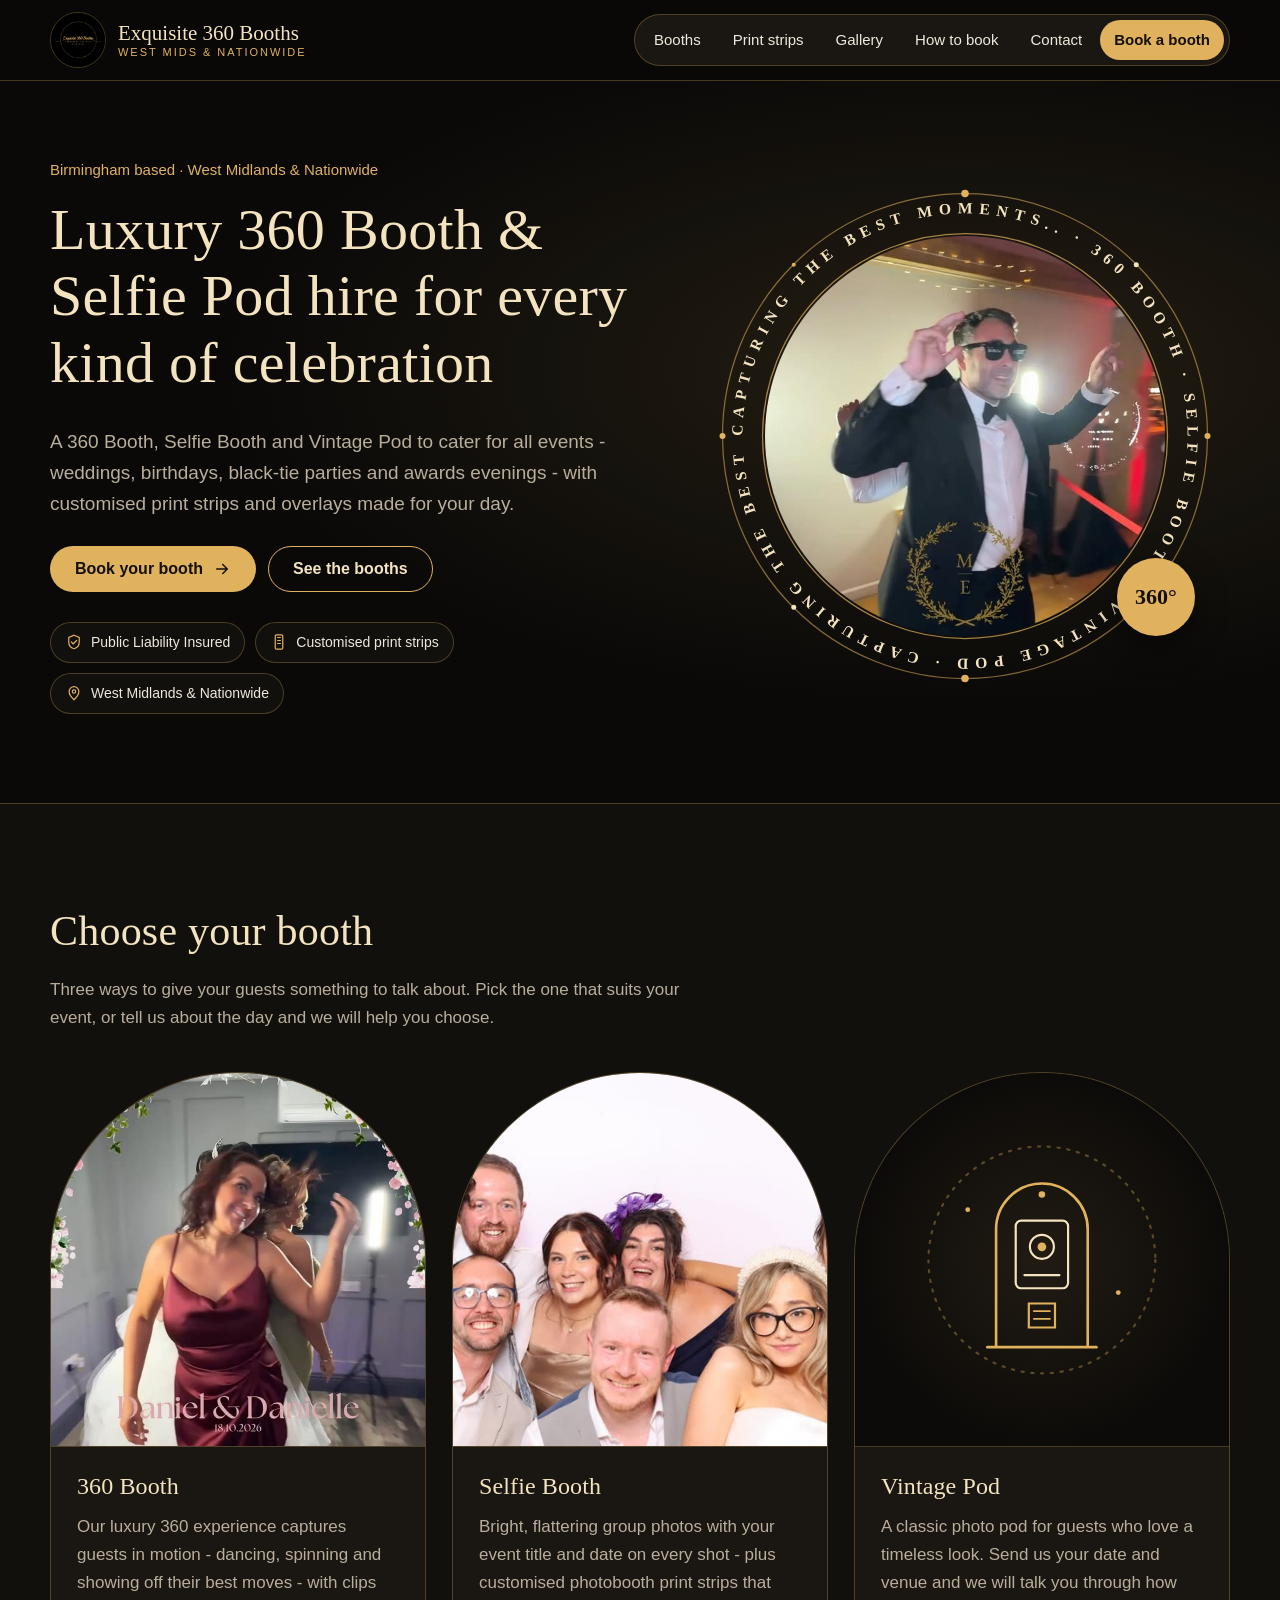
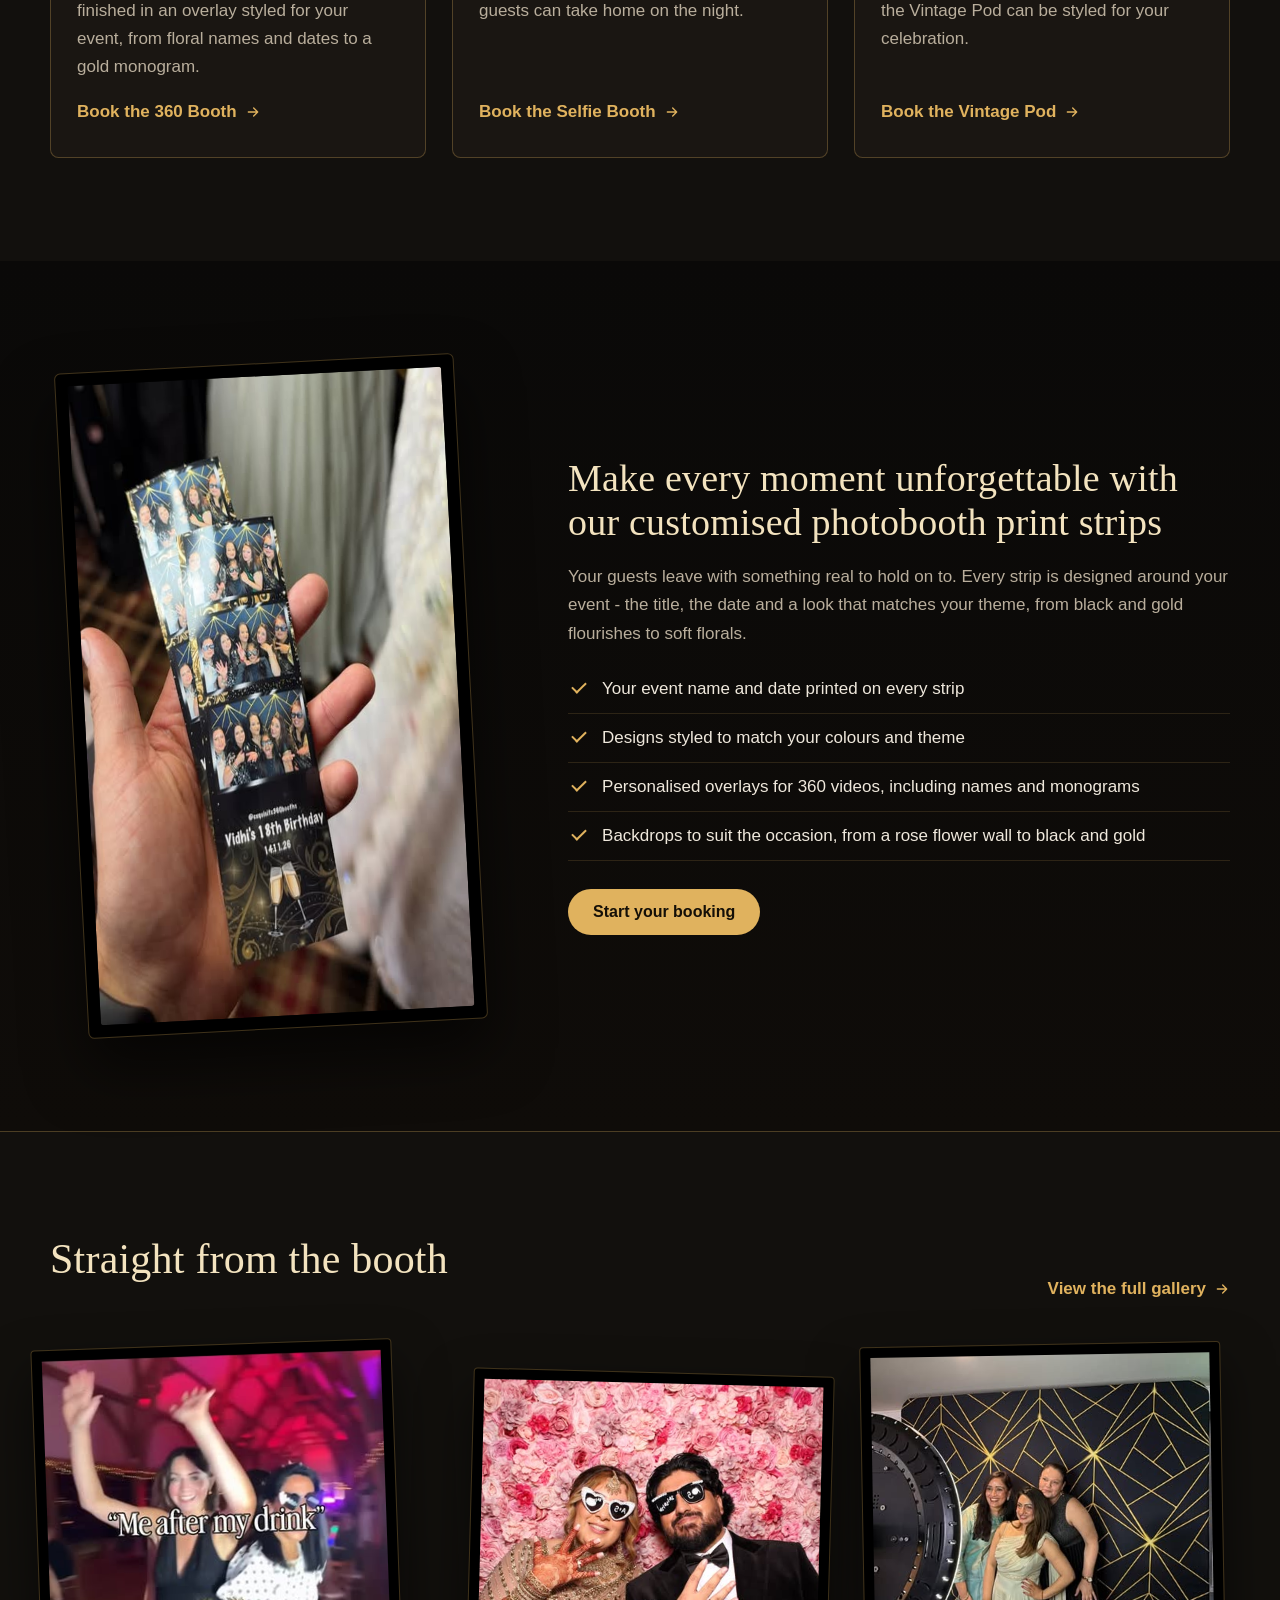
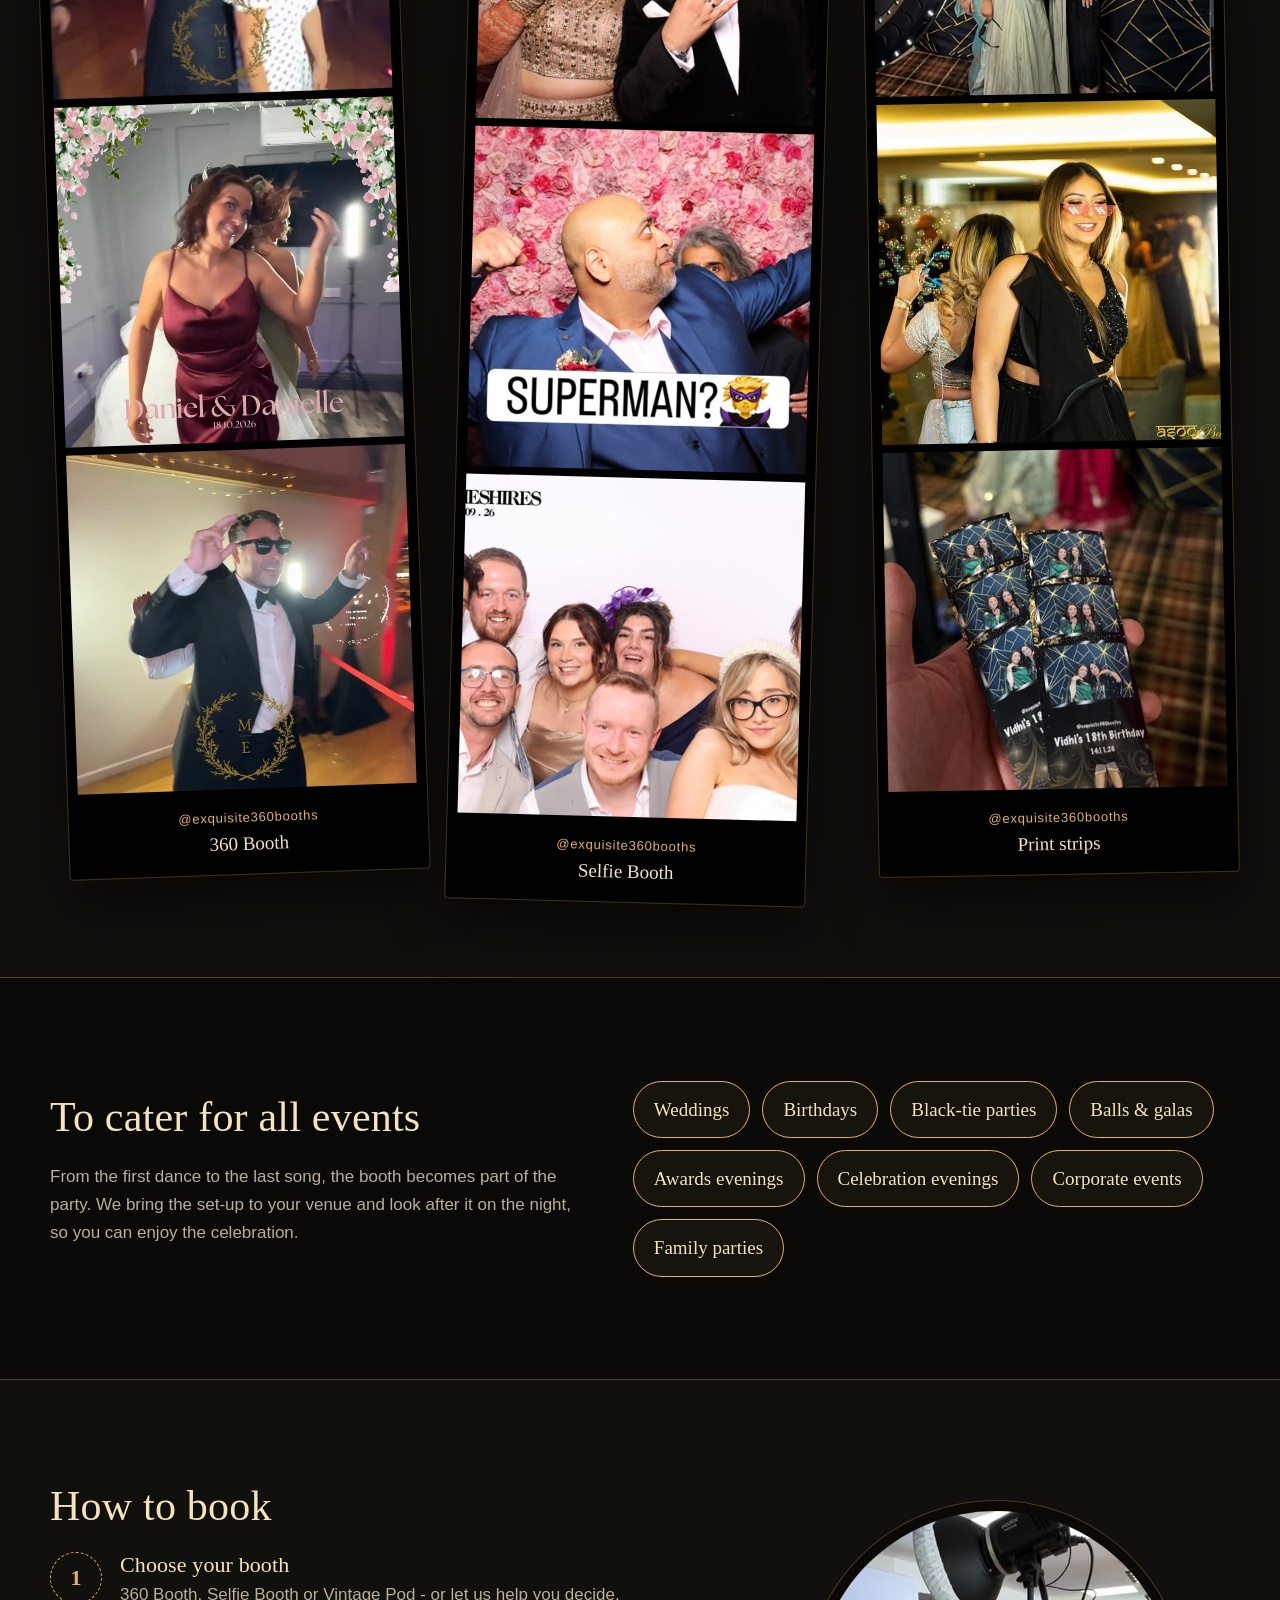
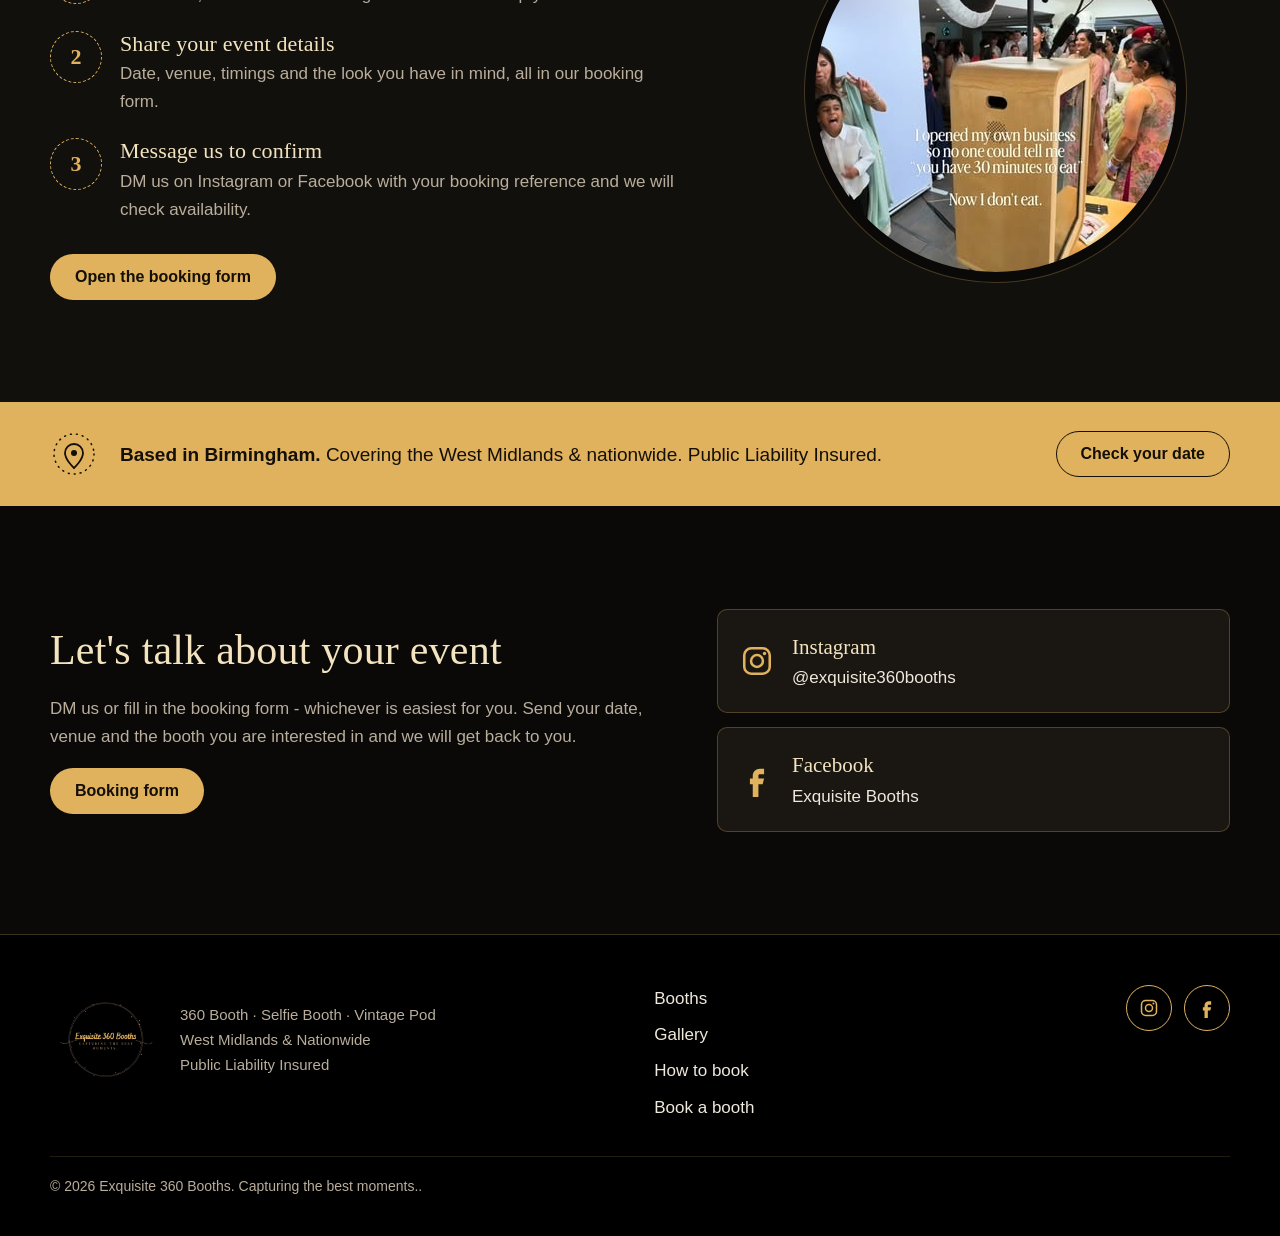
==== index.html @ e1b5ba18 "Update Exquisite 360 Booths website" ====
<!DOCTYPE html>
<html lang="en-GB">
<head>
<meta charset="utf-8">
<meta name="viewport" content="width=device-width, initial-scale=1">
<title>Exquisite 360 Booths | 360 Booth, Selfie Booth & Vintage Pod Hire - West Midlands & Nationwide</title>
<meta name="description" content="Luxury 360 Booth and Selfie Pod experience to cater for all events. Based in Birmingham, covering the West Midlands and nationwide. Public Liability Insured.">
<link rel="stylesheet" href="styles.css">
</head>
<body>
<a class="skip" href="#main">Skip to content</a>

<header class="site-header">
  <div class="wrap header-inner">
    <a class="brand" href="index.html" aria-label="Exquisite 360 Booths home">
      <img src="source-facebook/assets/image-1.jpg" alt="Exquisite 360 Booths logo" width="56" height="56">
      <span class="brand-text"><strong>Exquisite 360 Booths</strong><small>West Mids &amp; Nationwide</small></span>
    </a>
    <nav class="main-nav" aria-label="Main">
      <a href="#booths">Booths</a>
      <a href="#strips">Print strips</a>
      <a href="gallery.html">Gallery</a>
      <a href="#how">How to book</a>
      <a href="#contact">Contact</a>
      <a class="nav-cta" href="booking.html">Book a booth</a>
    </nav>
  </div>
</header>

<main id="main">

  <section class="hero">
    <div class="wrap hero-grid">
      <div class="hero-copy">
        <p class="hero-kicker">Birmingham based &middot; West Midlands &amp; Nationwide</p>
        <h1>Luxury 360 Booth &amp; Selfie Pod hire for every kind of celebration</h1>
        <p class="lead">A 360 Booth, Selfie Booth and Vintage Pod to cater for all events - weddings, birthdays, black-tie parties and awards evenings - with customised print strips and overlays made for your day.</p>
        <div class="hero-actions">
          <a class="btn btn-gold" href="booking.html">Book your booth
            <svg aria-hidden="true" viewBox="0 0 24 24" width="18" height="18"><path d="M5 12h13M13 6l6 6-6 6" fill="none" stroke="currentColor" stroke-width="2" stroke-linecap="round" stroke-linejoin="round"/></svg>
          </a>
          <a class="btn btn-line" href="#booths">See the booths</a>
        </div>
        <ul class="trust">
          <li><svg aria-hidden="true" viewBox="0 0 24 24"><path d="M12 3l7 3v6c0 4.4-3 7.9-7 9-4-1.1-7-4.6-7-9V6l7-3z" fill="none" stroke="currentColor" stroke-width="1.6"/><path d="M8.5 12l2.4 2.4L15.5 10" fill="none" stroke="currentColor" stroke-width="1.6" stroke-linecap="round"/></svg>Public Liability Insured</li>
          <li><svg aria-hidden="true" viewBox="0 0 24 24"><rect x="7" y="2.5" width="10" height="19" rx="1.5" fill="none" stroke="currentColor" stroke-width="1.6"/><path d="M9.5 6h5M9.5 10h5M9.5 14h5" stroke="currentColor" stroke-width="1.6"/></svg>Customised print strips</li>
          <li><svg aria-hidden="true" viewBox="0 0 24 24"><path d="M12 21s-6.5-6-6.5-11a6.5 6.5 0 0113 0c0 5-6.5 11-6.5 11z" fill="none" stroke="currentColor" stroke-width="1.6"/><circle cx="12" cy="10" r="2.3" fill="none" stroke="currentColor" stroke-width="1.6"/></svg>West Midlands &amp; Nationwide</li>
        </ul>
      </div>

      <div class="hero-orbit">
        <div class="orbit">
          <img src="source-instagram/assets/image-14.jpg" alt="A guest in a tuxedo and sunglasses dancing in the 360 Booth, finished with a gold laurel monogram overlay" width="640" height="640">
          <svg class="ring" viewBox="0 0 400 400" aria-hidden="true">
            <defs><path id="ringPath" d="M200,200 m-178,0 a178,178 0 1,1 356,0 a178,178 0 1,1 -356,0"/></defs>
            <circle cx="200" cy="200" r="194" fill="none" stroke="#e0b25e" stroke-opacity=".55" stroke-width="1"/>
            <circle cx="200" cy="200" r="162" fill="none" stroke="#e0b25e" stroke-opacity=".7" stroke-width="1"/>
            <g class="spin">
              <text class="ring-text"><textPath href="#ringPath">CAPTURING THE BEST MOMENTS.. &#183; 360 BOOTH &#183; SELFIE BOOTH &#183; VINTAGE POD &#183; CAPTURING THE BEST MOMENTS.. &#183;</textPath></text>
              <circle cx="200" cy="6" r="3" fill="#e0b25e"/>
              <circle cx="394" cy="200" r="2.4" fill="#e0b25e"/>
              <circle cx="200" cy="394" r="3" fill="#e0b25e"/>
              <circle cx="6" cy="200" r="2.4" fill="#e0b25e"/>
              <circle cx="337" cy="63" r="2" fill="#f3e3bf"/>
              <circle cx="63" cy="337" r="2" fill="#f3e3bf"/>
              <circle cx="337" cy="337" r="1.6" fill="#e0b25e"/>
              <circle cx="63" cy="63" r="1.6" fill="#e0b25e"/>
            </g>
          </svg>
          <span class="orbit-badge" aria-hidden="true">360&deg;</span>
        </div>
      </div>
    </div>
  </section>

  <section id="booths" class="section">
    <div class="wrap">
      <div class="section-head">
        <h2>Choose your booth</h2>
        <p>Three ways to give your guests something to talk about. Pick the one that suits your event, or tell us about the day and we will help you choose.</p>
      </div>

      <div class="booth-grid">
        <article class="booth-card">
          <div class="booth-media">
            <img src="source-instagram/assets/image-13.jpg" alt="Wedding guests dancing in the 360 Booth, framed with a pink floral overlay" loading="lazy" width="640" height="640">
          </div>
          <div class="booth-body">
            <h3>360 Booth</h3>
            <p>Our luxury 360 experience captures guests in motion - dancing, spinning and showing off their best moves - with clips finished in an overlay styled for your event, from floral names and dates to a gold monogram.</p>
            <a class="text-link" href="booking.html?booth=360">Book the 360 Booth
              <svg aria-hidden="true" viewBox="0 0 24 24" width="16" height="16"><path d="M5 12h13M13 6l6 6-6 6" fill="none" stroke="currentColor" stroke-width="2" stroke-linecap="round" stroke-linejoin="round"/></svg></a>
          </div>
        </article>

        <article class="booth-card">
          <div class="booth-media">
            <img src="source-instagram/assets/image-15.jpg" alt="Smiling wedding guests in a Selfie Booth photo on a clean white backdrop with the event title and date" loading="lazy" width="640" height="640">
          </div>
          <div class="booth-body">
            <h3>Selfie Booth</h3>
            <p>Bright, flattering group photos with your event title and date on every shot - plus customised photobooth print strips that guests can take home on the night.</p>
            <a class="text-link" href="booking.html?booth=selfie">Book the Selfie Booth
              <svg aria-hidden="true" viewBox="0 0 24 24" width="16" height="16"><path d="M5 12h13M13 6l6 6-6 6" fill="none" stroke="currentColor" stroke-width="2" stroke-linecap="round" stroke-linejoin="round"/></svg></a>
          </div>
        </article>

        <article class="booth-card">
          <div class="booth-media booth-art">
            <svg viewBox="0 0 240 240" role="img" aria-label="Gold line illustration of a vintage photo pod">
              <circle cx="120" cy="120" r="104" fill="none" stroke="#e0b25e" stroke-opacity=".35" stroke-dasharray="2 7" stroke-linecap="round" stroke-width="2"/>
              <path d="M78 200V92a42 42 0 0184 0v108" fill="none" stroke="#e0b25e" stroke-width="2.4"/>
              <path d="M70 200h100" stroke="#e0b25e" stroke-width="2.4" stroke-linecap="round"/>
              <rect x="96" y="84" width="48" height="62" rx="5" fill="none" stroke="#f3e3bf" stroke-width="2"/>
              <circle cx="120" cy="108" r="11" fill="none" stroke="#f3e3bf" stroke-width="2"/>
              <circle cx="120" cy="108" r="4" fill="#e0b25e"/>
              <path d="M104 134h32" stroke="#f3e3bf" stroke-width="2" stroke-linecap="round"/>
              <path d="M108 160h24v22h-24z" fill="none" stroke="#e0b25e" stroke-width="2"/>
              <path d="M112 167h16M112 174h16" stroke="#e0b25e" stroke-width="1.6"/>
              <circle cx="120" cy="60" r="3" fill="#e0b25e"/>
              <circle cx="52" cy="74" r="2.2" fill="#e0b25e"/>
              <circle cx="190" cy="150" r="2.2" fill="#e0b25e"/>
            </svg>
          </div>
          <div class="booth-body">
            <h3>Vintage Pod</h3>
            <p>A classic photo pod for guests who love a timeless look. Send us your date and venue and we will talk you through how the Vintage Pod can be styled for your celebration.</p>
            <a class="text-link" href="booking.html?booth=vintage">Book the Vintage Pod
              <svg aria-hidden="true" viewBox="0 0 24 24" width="16" height="16"><path d="M5 12h13M13 6l6 6-6 6" fill="none" stroke="currentColor" stroke-width="2" stroke-linecap="round" stroke-linejoin="round"/></svg></a>
          </div>
        </article>
      </div>
    </div>
  </section>

  <section id="strips" class="section strips-feature">
    <div class="wrap feature-grid">
      <figure class="tilted-photo">
        <img src="source-instagram/assets/image-12.jpg" alt="A hand holding customised black and gold photo booth print strips from an 18th birthday party" loading="lazy" width="480" height="640">
      </figure>
      <div class="feature-copy">
        <h2>Make every moment unforgettable with our customised photobooth print strips</h2>
        <p>Your guests leave with something real to hold on to. Every strip is designed around your event - the title, the date and a look that matches your theme, from black and gold flourishes to soft florals.</p>
        <ul class="tick-list">
          <li>Your event name and date printed on every strip</li>
          <li>Designs styled to match your colours and theme</li>
          <li>Personalised overlays for 360 videos, including names and monograms</li>
          <li>Backdrops to suit the occasion, from a rose flower wall to black and gold</li>
        </ul>
        <a class="btn btn-gold" href="booking.html">Start your booking</a>
      </div>
    </div>
  </section>

  <section class="section gallery-preview" aria-labelledby="gallery-title">
    <div class="wrap">
      <div class="section-head split">
        <h2 id="gallery-title">Straight from the booth</h2>
        <a class="text-link" href="gallery.html">View the full gallery
          <svg aria-hidden="true" viewBox="0 0 24 24" width="16" height="16"><path d="M5 12h13M13 6l6 6-6 6" fill="none" stroke="currentColor" stroke-width="2" stroke-linecap="round" stroke-linejoin="round"/></svg></a>
      </div>
      <div class="strip-row">
        <div class="photo-strip">
          <img src="source-instagram/assets/image-19.jpg" alt="Two guests dancing under pink uplighting with a gold laurel monogram" loading="lazy">
          <img src="source-instagram/assets/image-13.jpg" alt="A guest dancing in the 360 Booth at a wedding" loading="lazy">
          <img src="source-instagram/assets/image-14.jpg" alt="A guest in black tie dancing in the 360 Booth" loading="lazy">
          <p class="strip-foot">@exquisite360booths<span>360 Booth</span></p>
        </div>
        <div class="photo-strip">
          <img src="source-instagram/assets/image-17.jpg" alt="Newlyweds in novelty glasses showing their rings in front of a rose flower wall" loading="lazy">
          <img src="source-instagram/assets/image-20.jpg" alt="A wedding guest striking a superhero pose at the flower wall" loading="lazy">
          <img src="source-instagram/assets/image-15.jpg" alt="Wedding guests posing against a white backdrop" loading="lazy">
          <p class="strip-foot">@exquisite360booths<span>Selfie Booth</span></p>
        </div>
        <div class="photo-strip">
          <img src="source-facebook/assets/image-15.jpg" alt="Three guests in evening wear at a black and gold geometric backdrop" loading="lazy">
          <img src="source-facebook/assets/image-3.jpg" alt="Guests with bubbles and novelty glasses beside the booth at a ball" loading="lazy">
          <img src="source-facebook/assets/image-14.jpg" alt="Black and gold print strips held up at a party" loading="lazy">
          <p class="strip-foot">@exquisite360booths<span>Print strips</span></p>
        </div>
      </div>
    </div>
  </section>

  <section class="section events">
    <div class="wrap events-grid">
      <div>
        <h2>To cater for all events</h2>
        <p>From the first dance to the last song, the booth becomes part of the party. We bring the set-up to your venue and look after it on the night, so you can enjoy the celebration.</p>
      </div>
      <ul class="event-chips">
        <li>Weddings</li>
        <li>Birthdays</li>
        <li>Black-tie parties</li>
        <li>Balls &amp; galas</li>
        <li>Awards evenings</li>
        <li>Celebration evenings</li>
        <li>Corporate events</li>
        <li>Family parties</li>
      </ul>
    </div>
  </section>

  <section id="how" class="section how">
    <div class="wrap how-grid">
      <div class="how-copy">
        <h2>How to book</h2>
        <ol class="steps">
          <li><span class="step-no">1</span><div><h3>Choose your booth</h3><p>360 Booth, Selfie Booth or Vintage Pod - or let us help you decide.</p></div></li>
          <li><span class="step-no">2</span><div><h3>Share your event details</h3><p>Date, venue, timings and the look you have in mind, all in our booking form.</p></div></li>
          <li><span class="step-no">3</span><div><h3>Message us to confirm</h3><p>DM us on Instagram or Facebook with your booking reference and we will check availability.</p></div></li>
        </ol>
        <a class="btn btn-gold" href="booking.html">Open the booking form</a>
      </div>
      <figure class="how-photo">
        <img src="source-instagram/assets/image-22.jpg" alt="The wooden-cased booth and studio light set up at a busy celebration" loading="lazy" width="640" height="640">
      </figure>
    </div>
  </section>

  <section class="coverage">
    <div class="wrap coverage-inner">
      <svg class="coverage-icon" aria-hidden="true" viewBox="0 0 48 48"><circle cx="24" cy="24" r="20" fill="none" stroke="currentColor" stroke-width="1.5" stroke-dasharray="1 5" stroke-linecap="round"/><path d="M24 38s-9-8.3-9-15a9 9 0 0118 0c0 6.7-9 15-9 15z" fill="none" stroke="currentColor" stroke-width="1.8"/><circle cx="24" cy="23" r="3" fill="currentColor"/></svg>
      <p><strong>Based in Birmingham.</strong> Covering the West Midlands &amp; nationwide. Public Liability Insured.</p>
      <a class="btn btn-line" href="booking.html">Check your date</a>
    </div>
  </section>

  <section id="contact" class="section contact">
    <div class="wrap contact-grid">
      <div>
        <h2>Let's talk about your event</h2>
        <p>DM us or fill in the booking form - whichever is easiest for you. Send your date, venue and the booth you are interested in and we will get back to you.</p>
        <div class="contact-actions">
          <a class="btn btn-gold" href="booking.html">Booking form</a>
        </div>
      </div>
      <div class="social-cards">
        <a class="social-card" href="https://www.instagram.com/exquisite360booths/" target="_blank" rel="noopener" aria-label="Message Exquisite 360 Booths on Instagram">
          <svg aria-hidden="true" viewBox="0 0 24 24"><rect x="3" y="3" width="18" height="18" rx="5" fill="none" stroke="currentColor" stroke-width="1.8"/><circle cx="12" cy="12" r="4.2" fill="none" stroke="currentColor" stroke-width="1.8"/><circle cx="17.3" cy="6.7" r="1.2" fill="currentColor"/></svg>
          <span><strong>Instagram</strong>@exquisite360booths</span>
        </a>
        <a class="social-card" href="https://www.facebook.com/p/Exquisite-Booths-100088308721433/" target="_blank" rel="noopener" aria-label="Message Exquisite Booths on Facebook">
          <svg aria-hidden="true" viewBox="0 0 24 24"><path d="M14 8h3V4h-3c-2.8 0-5 2.2-5 5v2H7v4h2v9h4v-9h3l1-4h-4V9c0-.6.4-1 1-1z" fill="currentColor"/></svg>
          <span><strong>Facebook</strong>Exquisite Booths</span>
        </a>
      </div>
    </div>
  </section>

</main>

<footer class="site-footer">
  <div class="wrap footer-grid">
    <div class="footer-brand">
      <img src="source-facebook/assets/image-1.jpg" alt="Exquisite 360 Booths logo" width="120" height="120" loading="lazy">
      <p>360 Booth &middot; Selfie Booth &middot; Vintage Pod<br>West Midlands &amp; Nationwide<br>Public Liability Insured</p>
    </div>
    <nav class="footer-nav" aria-label="Footer">
      <a href="#booths">Booths</a>
      <a href="gallery.html">Gallery</a>
      <a href="#how">How to book</a>
      <a href="booking.html">Book a booth</a>
    </nav>
    <div class="footer-social">
      <a href="https://www.instagram.com/exquisite360booths/" target="_blank" rel="noopener" aria-label="Exquisite 360 Booths on Instagram"><svg aria-hidden="true" viewBox="0 0 24 24"><rect x="3" y="3" width="18" height="18" rx="5" fill="none" stroke="currentColor" stroke-width="1.8"/><circle cx="12" cy="12" r="4.2" fill="none" stroke="currentColor" stroke-width="1.8"/><circle cx="17.3" cy="6.7" r="1.2" fill="currentColor"/></svg></a>
      <a href="https://www.facebook.com/p/Exquisite-Booths-100088308721433/" target="_blank" rel="noopener" aria-label="Exquisite Booths on Facebook"><svg aria-hidden="true" viewBox="0 0 24 24"><path d="M14 8h3V4h-3c-2.8 0-5 2.2-5 5v2H7v4h2v9h4v-9h3l1-4h-4V9c0-.6.4-1 1-1z" fill="currentColor"/></svg></a>
    </div>
  </div>
  <p class="copy wrap">&copy; <span data-year>2026</span> Exquisite 360 Booths. Capturing the best moments..</p>
</footer>
<script src="main.js"></script>
</body>
</html>
---- styles.css ----
:root{
  --ink:#0a0908;
  --coal:#12100d;
  --panel:#1a1612;
  --panel-2:#221d17;
  --line:rgba(224,178,94,.28);
  --gold:#e0b25e;
  --gold-deep:#b8893c;
  --champ:#f3e3bf;
  --text:#efe8dc;
  --muted:#b9ae9c;
  --serif:"Bodoni MT","Didot","Book Antiqua","Palatino Linotype",Palatino,Georgia,serif;
  --sans:"Segoe UI","Helvetica Neue",Arial,sans-serif;
  --radius:10px;
}
*,*::before,*::after{box-sizing:border-box}
html{scroll-behavior:smooth;scroll-padding-top:100px}
body{margin:0;background:var(--ink);color:var(--text);font-family:var(--sans);font-size:17px;line-height:1.65;-webkit-font-smoothing:antialiased}
img{max-width:100%;display:block}
a{color:var(--gold)}
a:focus-visible,button:focus-visible,input:focus-visible,select:focus-visible,textarea:focus-visible{outline:2px solid var(--gold);outline-offset:3px}
h1,h2,h3{font-family:var(--serif);font-weight:400;color:var(--champ);line-height:1.15;margin:0 0 .5em;letter-spacing:.005em}
h1{font-size:clamp(34px,4.6vw,58px)}
h2{font-size:clamp(28px,3.4vw,42px)}
h3{font-size:24px}
p{margin:0 0 1em}
.wrap{width:min(1180px,100% - 40px);margin-inline:auto}
.skip{position:absolute;left:-999px;top:8px;background:var(--gold);color:#000;padding:8px 14px;z-index:100;border-radius:6px}
.skip:focus{left:12px}

/* Header */
.site-header{position:sticky;top:0;z-index:40;background:rgba(10,9,8,.94);backdrop-filter:blur(8px);border-bottom:1px solid var(--line)}
.header-inner{display:flex;align-items:center;justify-content:space-between;gap:18px;flex-wrap:wrap;padding:12px 0}
.brand{display:flex;align-items:center;gap:12px;text-decoration:none;color:var(--text)}
.brand img{width:56px;height:56px;border-radius:50%;object-fit:cover;border:1px solid var(--line)}
.brand-text{display:flex;flex-direction:column;line-height:1.2}
.brand-text strong{font-family:var(--serif);font-weight:400;font-size:21px;color:var(--champ)}
.brand-text small{font-size:11px;letter-spacing:.18em;color:var(--gold);text-transform:uppercase}
.main-nav{display:flex;flex-wrap:wrap;gap:4px;align-items:center;background:var(--panel);border:1px solid var(--line);border-radius:999px;padding:5px}
.main-nav a{color:var(--text);text-decoration:none;font-size:15px;padding:8px 14px;border-radius:999px;transition:background .2s,color .2s}
.main-nav a:hover,.main-nav a[aria-current="page"]{background:var(--panel-2);color:var(--champ)}
.main-nav a.nav-cta{background:var(--gold);color:#140f07;font-weight:600}
.main-nav a.nav-cta:hover{background:var(--champ)}

/* Buttons */
.btn{display:inline-flex;align-items:center;gap:10px;padding:13px 24px;border-radius:999px;font:600 16px var(--sans);text-decoration:none;cursor:pointer;border:1px solid transparent;transition:background .2s,color .2s,border-color .2s}
.btn-gold{background:var(--gold);color:#140f07}
.btn-gold:hover{background:var(--champ)}
.btn-line{background:transparent;color:var(--champ);border-color:var(--gold)}
.btn-line:hover{background:rgba(224,178,94,.12)}
.text-link{display:inline-flex;align-items:center;gap:8px;color:var(--gold);font-weight:600;text-decoration:none;border-bottom:1px solid transparent}
.text-link:hover{border-bottom-color:var(--gold)}
.text-link.plain{background:none;border:0;font:600 15px var(--sans);cursor:pointer;padding:0;margin-top:14px}

/* Hero */
.hero{padding:clamp(36px,6vw,80px) 0 clamp(50px,7vw,96px);background:radial-gradient(ellipse at 75% 40%,rgba(224,178,94,.12),transparent 55%),var(--ink)}
.hero-grid{display:grid;grid-template-columns:minmax(0,1.05fr) minmax(0,.95fr);gap:clamp(30px,5vw,70px);align-items:center}
.hero-kicker{color:var(--gold);font-size:15px;margin-bottom:14px}
.lead{font-size:19px;color:var(--muted);max-width:56ch}
.hero-actions{display:flex;flex-wrap:wrap;gap:12px;margin:26px 0 30px}
.trust{list-style:none;margin:0;padding:0;display:flex;flex-wrap:wrap;gap:10px}
.trust li{display:inline-flex;align-items:center;gap:8px;font-size:14px;padding:8px 14px;border:1px solid var(--line);border-radius:999px;background:var(--coal)}
.trust svg{width:18px;height:18px;color:var(--gold)}
.hero-orbit{display:flex;justify-content:center}
.orbit{position:relative;width:min(500px,100%);aspect-ratio:1}
.orbit img{position:absolute;inset:10%;width:80%;height:80%;border-radius:50%;object-fit:cover;object-position:50% 35%}
.ring{position:absolute;inset:0;width:100%;height:100%}
.ring-text{font:600 12.5px var(--serif);letter-spacing:5.2px;fill:var(--champ)}
.spin{transform-origin:200px 200px;animation:spin 70s linear infinite}
@keyframes spin{to{transform:rotate(360deg)}}
.orbit-badge{position:absolute;right:4%;bottom:10%;width:78px;height:78px;border-radius:50%;background:var(--gold);color:#140f07;display:grid;place-items:center;font:700 22px var(--serif);box-shadow:0 10px 30px rgba(0,0,0,.5)}

/* Sections */
.section{padding:clamp(60px,8vw,110px) 0}
.section-head{max-width:640px;margin-bottom:40px}
.section-head p{color:var(--muted)}
.section-head.split{max-width:none;display:flex;justify-content:space-between;align-items:end;gap:20px;flex-wrap:wrap}

#booths{background:var(--coal);border-top:1px solid var(--line)}
.booth-grid{display:grid;grid-template-columns:repeat(3,minmax(0,1fr));gap:26px}
.booth-card{background:var(--panel);border:1px solid var(--line);border-radius:220px 220px var(--radius) var(--radius);overflow:hidden;display:flex;flex-direction:column}
.booth-media{aspect-ratio:1;overflow:hidden;border-bottom:1px solid var(--line)}
.booth-media img{width:100%;height:100%;object-fit:cover}
.booth-art{display:grid;place-items:center;background:radial-gradient(circle,#211b13,#0d0b09 70%)}
.booth-art svg{width:70%;height:auto}
.booth-body{padding:26px 26px 30px;display:flex;flex-direction:column;flex:1}
.booth-body p{color:var(--muted);flex:1}

/* Print strips feature */
.strips-feature{background:linear-gradient(180deg,var(--ink),#0f0c09)}
.feature-grid{display:grid;grid-template-columns:minmax(0,.8fr) minmax(0,1.2fr);gap:clamp(30px,6vw,80px);align-items:center}
.tilted-photo{margin:0;justify-self:center;max-width:400px;padding:12px;background:#000;border:1px solid var(--line);border-radius:6px;transform:rotate(-3deg);box-shadow:0 30px 60px rgba(0,0,0,.6)}
.tilted-photo img{border-radius:3px}
.feature-copy h2{font-size:clamp(26px,3vw,38px)}
.feature-copy p{color:var(--muted)}
.tick-list{list-style:none;padding:0;margin:0 0 28px}
.tick-list li{position:relative;padding:10px 0 10px 34px;border-bottom:1px solid rgba(224,178,94,.15)}
.tick-list li::before{content:"";position:absolute;left:4px;top:17px;width:14px;height:8px;border-left:2px solid var(--gold);border-bottom:2px solid var(--gold);transform:rotate(-45deg)}

/* Strips gallery preview */
.gallery-preview{background:var(--coal);border-top:1px solid var(--line);border-bottom:1px solid var(--line)}
.strip-row{display:grid;grid-template-columns:repeat(3,minmax(0,1fr));gap:clamp(18px,4vw,48px);align-items:start}
.photo-strip{background:#000;padding:10px 10px 0;border:1px solid var(--line);border-radius:4px;box-shadow:0 24px 50px rgba(0,0,0,.55)}
.photo-strip:nth-child(1){transform:rotate(-2deg)}
.photo-strip:nth-child(2){transform:translateY(28px) rotate(1.5deg)}
.photo-strip:nth-child(3){transform:rotate(-1deg)}
.photo-strip img{aspect-ratio:1;object-fit:cover;width:100%;margin-bottom:8px}
.strip-foot{margin:0;padding:10px 4px 14px;text-align:center;font-size:13px;color:var(--gold);letter-spacing:.06em}
.strip-foot span{display:block;font-family:var(--serif);font-size:19px;color:var(--champ);letter-spacing:0}

/* Events */
.events-grid{display:grid;grid-template-columns:minmax(0,1fr) minmax(0,1.1fr);gap:40px;align-items:center}
.events-grid p{color:var(--muted)}
.event-chips{list-style:none;margin:0;padding:0;display:flex;flex-wrap:wrap;gap:12px}
.event-chips li{padding:12px 20px;border:1px solid var(--gold);border-radius:999px;font-family:var(--serif);font-size:19px;color:var(--champ);background:rgba(224,178,94,.06)}

/* How */
.how{background:var(--coal);border-top:1px solid var(--line)}
.how-grid{display:grid;grid-template-columns:minmax(0,1.15fr) minmax(0,.85fr);gap:clamp(30px,6vw,80px);align-items:center}
.steps{list-style:none;padding:0;margin:0 0 30px;display:grid;gap:22px}
.steps li{display:grid;grid-template-columns:52px 1fr;gap:18px;align-items:start}
.steps h3{font-size:22px;margin-bottom:4px}
.steps p{color:var(--muted);margin:0}
.step-no{width:52px;height:52px;border-radius:50%;border:1px dashed var(--gold);display:grid;place-items:center;font:600 22px var(--serif);color:var(--gold)}
.how-photo{margin:0;border-radius:50%;overflow:hidden;border:1px solid var(--line);aspect-ratio:1;max-width:440px;justify-self:center;padding:10px;background:var(--ink)}
.how-photo img{width:100%;height:100%;object-fit:cover;border-radius:50%}

/* Coverage */
.coverage{background:var(--gold);color:#140f07}
.coverage-inner{display:flex;align-items:center;gap:22px;padding:28px 0;flex-wrap:wrap}
.coverage-inner p{margin:0;flex:1;min-width:240px;font-size:19px}
.coverage-icon{width:48px;height:48px;color:#140f07}
.coverage .btn-line{color:#140f07;border-color:#140f07}
.coverage .btn-line:hover{background:rgba(0,0,0,.08)}

/* Contact */
.contact-grid{display:grid;grid-template-columns:minmax(0,1.1fr) minmax(0,.9fr);gap:40px;align-items:center}
.contact-grid p{color:var(--muted)}
.contact-actions{display:flex;flex-wrap:wrap;gap:12px;margin-top:10px}
.social-cards{display:grid;gap:14px}
.social-card{display:flex;align-items:center;gap:18px;padding:20px 22px;border:1px solid var(--line);border-radius:var(--radius);background:var(--panel);text-decoration:none;color:var(--text);transition:border-color .2s,background .2s}
.social-card:hover{border-color:var(--gold);background:var(--panel-2)}
.social-card svg{width:34px;height:34px;color:var(--gold);flex:none}
.social-card span{display:flex;flex-direction:column}
.social-card strong{font-family:var(--serif);font-weight:400;font-size:21px;color:var(--champ)}
.icon-btn svg{flex:none}

/* Footer */
.site-footer{background:#000;border-top:1px solid var(--line);padding:50px 0 24px}
.footer-grid{display:grid;grid-template-columns:minmax(0,1.3fr) minmax(0,1fr) auto;gap:30px;align-items:start}
.footer-brand{display:flex;gap:20px;align-items:center}
.footer-brand img{width:110px;height:110px;border-radius:50%}
.footer-brand p{margin:0;color:var(--muted);font-size:15px}
.footer-nav{display:flex;flex-direction:column;gap:8px}
.footer-nav a{color:var(--text);text-decoration:none}
.footer-nav a:hover{color:var(--gold)}
.footer-social{display:flex;gap:12px}
.footer-social a{width:46px;height:46px;border-radius:50%;border:1px solid var(--gold);display:grid;place-items:center;color:var(--gold)}
.footer-social a:hover{background:var(--gold);color:#000}
.footer-social svg{width:20px;height:20px}
.copy{margin-top:34px;padding-top:18px;border-top:1px solid rgba(224,178,94,.15);font-size:14px;color:var(--muted)}

/* Page intro */
.page-intro{padding:clamp(44px,6vw,80px) 0 10px;background:radial-gradient(ellipse at 85% 0,rgba(224,178,94,.13),transparent 55%)}

/* Gallery page */
.gallery-page{padding-top:40px}
.masonry{columns:3 300px;column-gap:18px}
.g-item{display:block;width:100%;margin:0 0 18px;padding:0;border:1px solid var(--line);border-radius:6px;background:#000;cursor:zoom-in;break-inside:avoid;position:relative;overflow:hidden;color:inherit;text-align:left}
.g-item img{width:100%;height:auto;transition:transform .4s}
.g-item:hover img{transform:scale(1.03)}
.g-cap{display:block;padding:10px 14px;font-family:var(--serif);font-size:17px;color:var(--champ);background:#000}
.gallery-cta{margin-top:40px;text-align:center}
.gallery-cta .contact-actions{justify-content:center}
.lightbox{position:fixed;inset:0;z-index:80;background:rgba(0,0,0,.92);display:flex;align-items:center;justify-content:center;gap:12px;padding:20px}
.lightbox[hidden]{display:none}
.lb-figure{margin:0;max-width:min(900px,100%);text-align:center}
.lb-figure img{max-height:80vh;width:auto;margin:0 auto;border-radius:4px}
.lb-figure figcaption{color:var(--champ);margin-top:12px;font-family:var(--serif);font-size:18px}
.lb-btn{width:48px;height:48px;border-radius:50%;border:1px solid var(--gold);background:var(--ink);color:var(--gold);display:grid;place-items:center;cursor:pointer;flex:none}
.lb-btn:hover{background:var(--gold);color:#000}
.lb-close{position:absolute;top:16px;right:16px}

/* Booking */
.booking{padding-top:30px}
.booking-grid{display:grid;grid-template-columns:260px minmax(0,1fr);gap:40px;align-items:start}
.booking-aside{position:sticky;top:110px;display:grid;gap:18px}
.progress{list-style:none;padding:0;margin:0;display:grid;gap:6px}
.progress li{display:flex;align-items:center;gap:12px;padding:10px 12px;border-radius:999px;color:var(--muted)}
.progress li span{width:32px;height:32px;border-radius:50%;border:1px solid var(--line);display:grid;place-items:center;font:600 15px var(--serif)}
.progress li.is-active{background:var(--panel);color:var(--champ)}
.progress li.is-active span,.progress li.is-done span{background:var(--gold);border-color:var(--gold);color:#140f07}
.aside-note{display:flex;align-items:flex-start;gap:14px;padding:20px 20px 22px;border:1px solid var(--line);border-radius:var(--radius);background:var(--coal);font-size:14px;line-height:1.7;color:var(--muted)}
.aside-note p{margin:0}
.aside-note strong{display:block;margin-bottom:8px;font-family:var(--serif);font-weight:400;font-size:18px;line-height:1.25;letter-spacing:.01em;color:var(--champ)}
.aside-note svg{width:24px;height:24px;color:var(--gold);flex:none;margin-top:1px}
.booking-panel{background:var(--panel);border:1px solid var(--line);border-radius:16px;padding:clamp(22px,4vw,42px)}
fieldset{border:0;margin:0;padding:0;min-width:0}
.step>legend{font-family:var(--serif);font-size:clamp(26px,3vw,34px);color:var(--champ);margin-bottom:22px;padding:0}
.booth-options{display:grid;grid-template-columns:repeat(2,minmax(0,1fr));gap:14px;margin-bottom:24px}
.booth-option{position:relative;display:flex;align-items:center;gap:14px;padding:12px;border:1px solid var(--line);border-radius:var(--radius);background:var(--coal);cursor:pointer;transition:border-color .2s,background .2s}
.booth-option input{position:absolute;opacity:0;pointer-events:none}
.booth-option:hover{border-color:var(--gold)}
.booth-option:has(input:checked){border-color:var(--gold);background:#2a2217;box-shadow:inset 0 0 0 1px var(--gold)}
.booth-option:has(input:focus-visible){outline:2px solid var(--gold);outline-offset:3px}
.opt-media{width:72px;height:72px;border-radius:50%;overflow:hidden;flex:none;border:1px solid var(--line)}
.opt-media img{width:100%;height:100%;object-fit:cover}
.opt-art{display:grid;place-items:center;background:#0d0b09}
.opt-art svg{width:80%}
.opt-text{display:flex;flex-direction:column}
.opt-text strong{font-family:var(--serif);font-weight:400;font-size:20px;color:var(--champ)}
.opt-text small{color:var(--muted);font-size:14px}
.field-row{display:grid;grid-template-columns:repeat(2,minmax(0,1fr));gap:16px}
.field{display:flex;flex-direction:column;gap:6px;margin-bottom:18px}
.field label,.checks legend{font-size:15px;color:var(--champ);font-weight:600}
input[type=text],input[type=email],input[type=tel],input[type=number],input[type=date],input[type=time],select,textarea{width:100%;padding:13px 14px;border-radius:8px;border:1px solid var(--line);background:#0e0c0a;color:var(--text);font:16px var(--sans);color-scheme:dark}
input:focus,select:focus,textarea:focus{border-color:var(--gold)}
input[aria-invalid="true"],select[aria-invalid="true"]{border-color:#e88a7a}
textarea{resize:vertical}
.checks{display:grid;gap:10px;margin-top:4px}
.checks legend{margin-bottom:10px}
.checks label,.consent{display:flex;gap:12px;align-items:flex-start;color:var(--text);cursor:pointer}
.checks input,.consent input{width:20px;height:20px;accent-color:var(--gold);flex:none;margin-top:3px}
.consent{font-size:15px;color:var(--muted);margin-top:6px}
.field-error{color:#f0a493;font-size:14px;margin:-10px 0 18px}
.form-nav{display:flex;justify-content:space-between;gap:12px;margin-top:28px;padding-top:22px;border-top:1px solid var(--line);flex-wrap:wrap}
.form-nav [data-next],.form-nav [data-submit]{margin-left:auto}
.summary{display:grid;grid-template-columns:minmax(120px,.7fr) minmax(0,1.3fr);gap:0;margin:0;border:1px solid var(--line);border-radius:var(--radius);overflow:hidden}
.summary dt,.summary dd{margin:0;padding:11px 14px;border-bottom:1px solid rgba(224,178,94,.14)}
.summary dt{color:var(--gold);font-size:14px;background:var(--coal)}
.summary dd{color:var(--text);word-break:break-word}
.confirmation{text-align:left}
.confirmation:focus{outline:none}
.confirm-ring{width:80px;height:80px;margin-bottom:10px}
.confirmation .summary{margin:20px 0}
.ref{color:var(--gold);font-size:20px;letter-spacing:.06em}
.copy-status{min-height:1.4em;color:var(--gold);font-size:14px;margin:10px 0 0}

/* Responsive */
@media (max-width:960px){
  .hero-grid,.feature-grid,.how-grid,.contact-grid,.events-grid{grid-template-columns:1fr}
  .hero-orbit{order:-1}
  .orbit{width:min(360px,86vw)}
  .booth-grid{grid-template-columns:1fr 1fr}
  .booking-grid{grid-template-columns:1fr}
  .booking-aside{position:static}
  .progress{grid-template-columns:repeat(4,1fr)}
  .progress li{flex-direction:column;gap:4px;font-size:13px;text-align:center;border-radius:10px}
  .aside-note{display:none}
  .footer-grid{grid-template-columns:1fr}
}
@media (max-width:680px){
  body{font-size:16px}
  .header-inner{justify-content:center}
  .main-nav{justify-content:center;border-radius:16px}
  .main-nav a{padding:7px 11px;font-size:14px}
  .booth-grid{grid-template-columns:1fr}
  .strip-row{grid-template-columns:1fr;max-width:340px;margin:0 auto}
  .photo-strip:nth-child(2){transform:rotate(1.5deg)}
  .booth-options,.field-row{grid-template-columns:1fr}
  .orbit-badge{width:60px;height:60px;font-size:18px}
  .summary{grid-template-columns:1fr}
  .summary dt{border-bottom:0;padding-bottom:4px}
  .lightbox{padding:70px 8px 20px}
  .lb-prev,.lb-next{position:absolute;bottom:18px}
  .lb-prev{left:calc(50% - 60px)}
  .lb-next{right:calc(50% - 60px)}
  .footer-brand{flex-direction:column;align-items:flex-start}
}
@media (prefers-reduced-motion:reduce){
  html{scroll-behavior:auto}
  .spin{animation:none}
  .g-item img{transition:none}
}
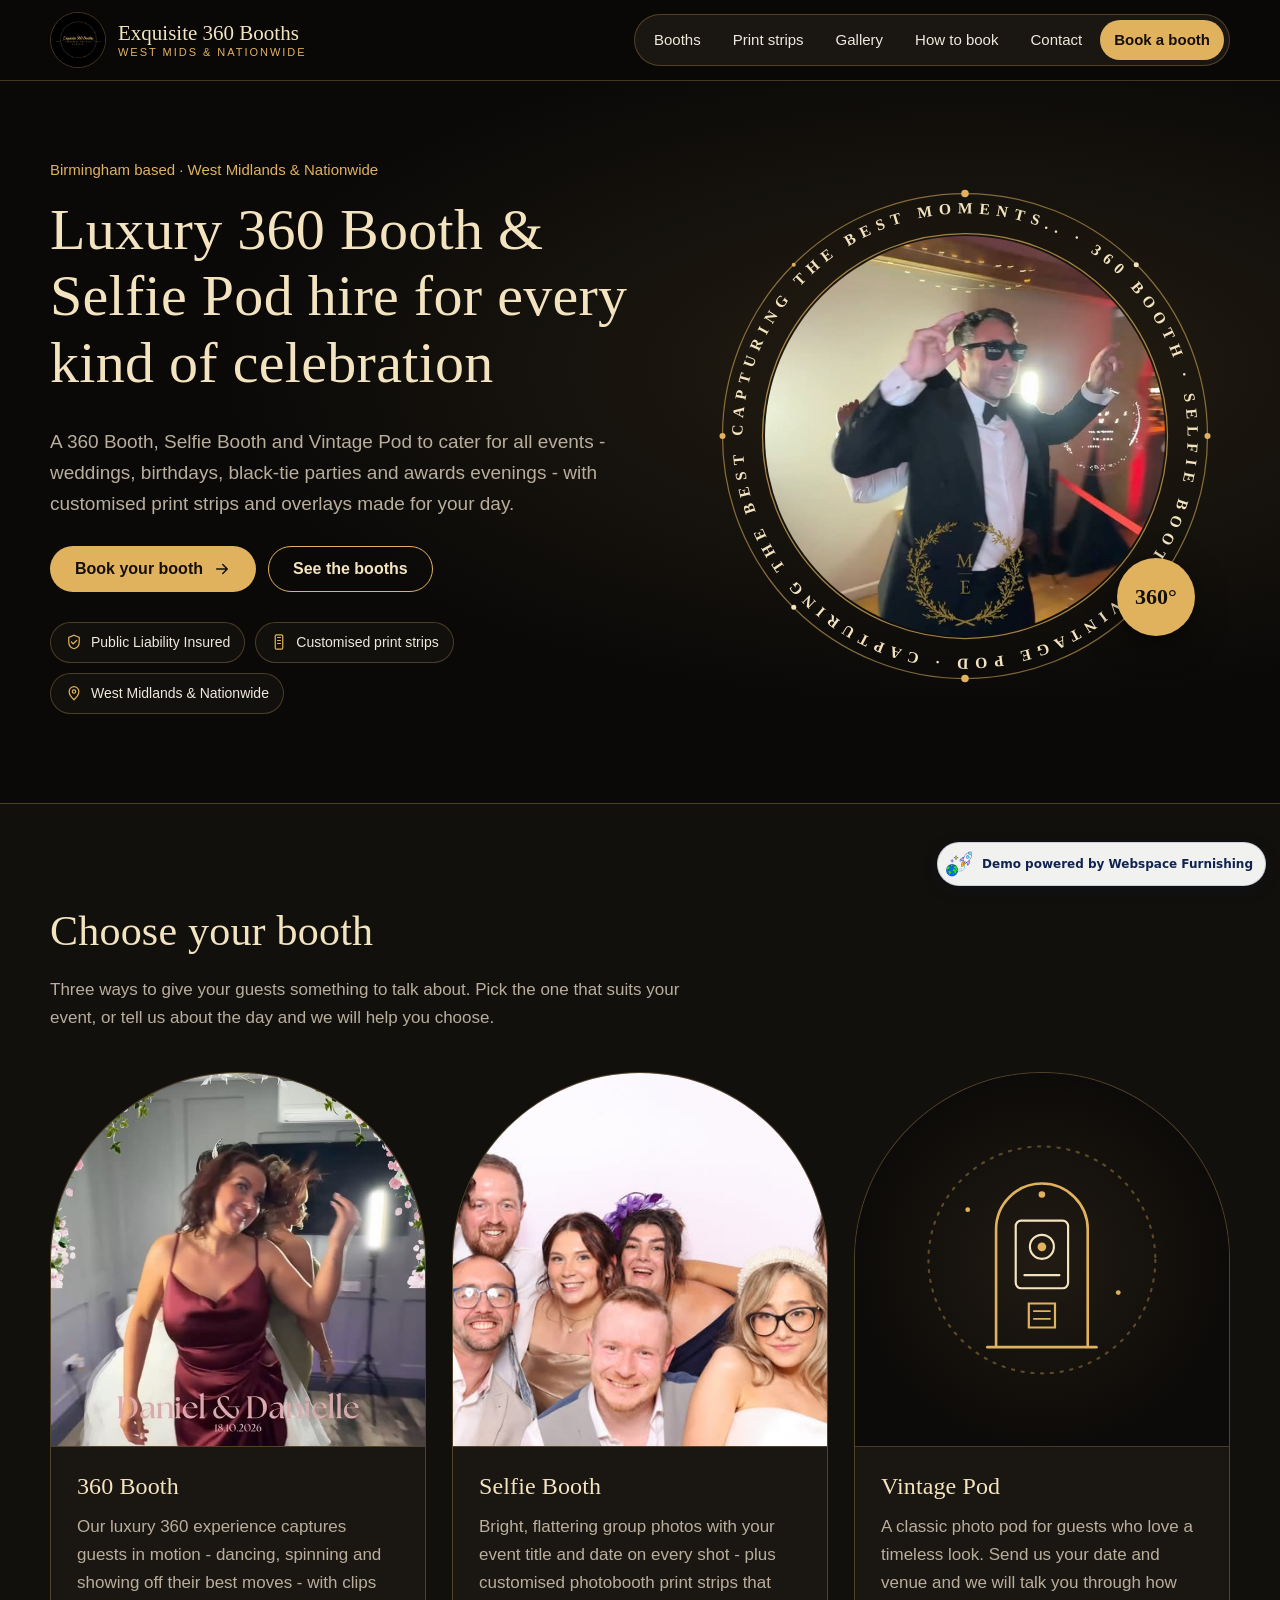
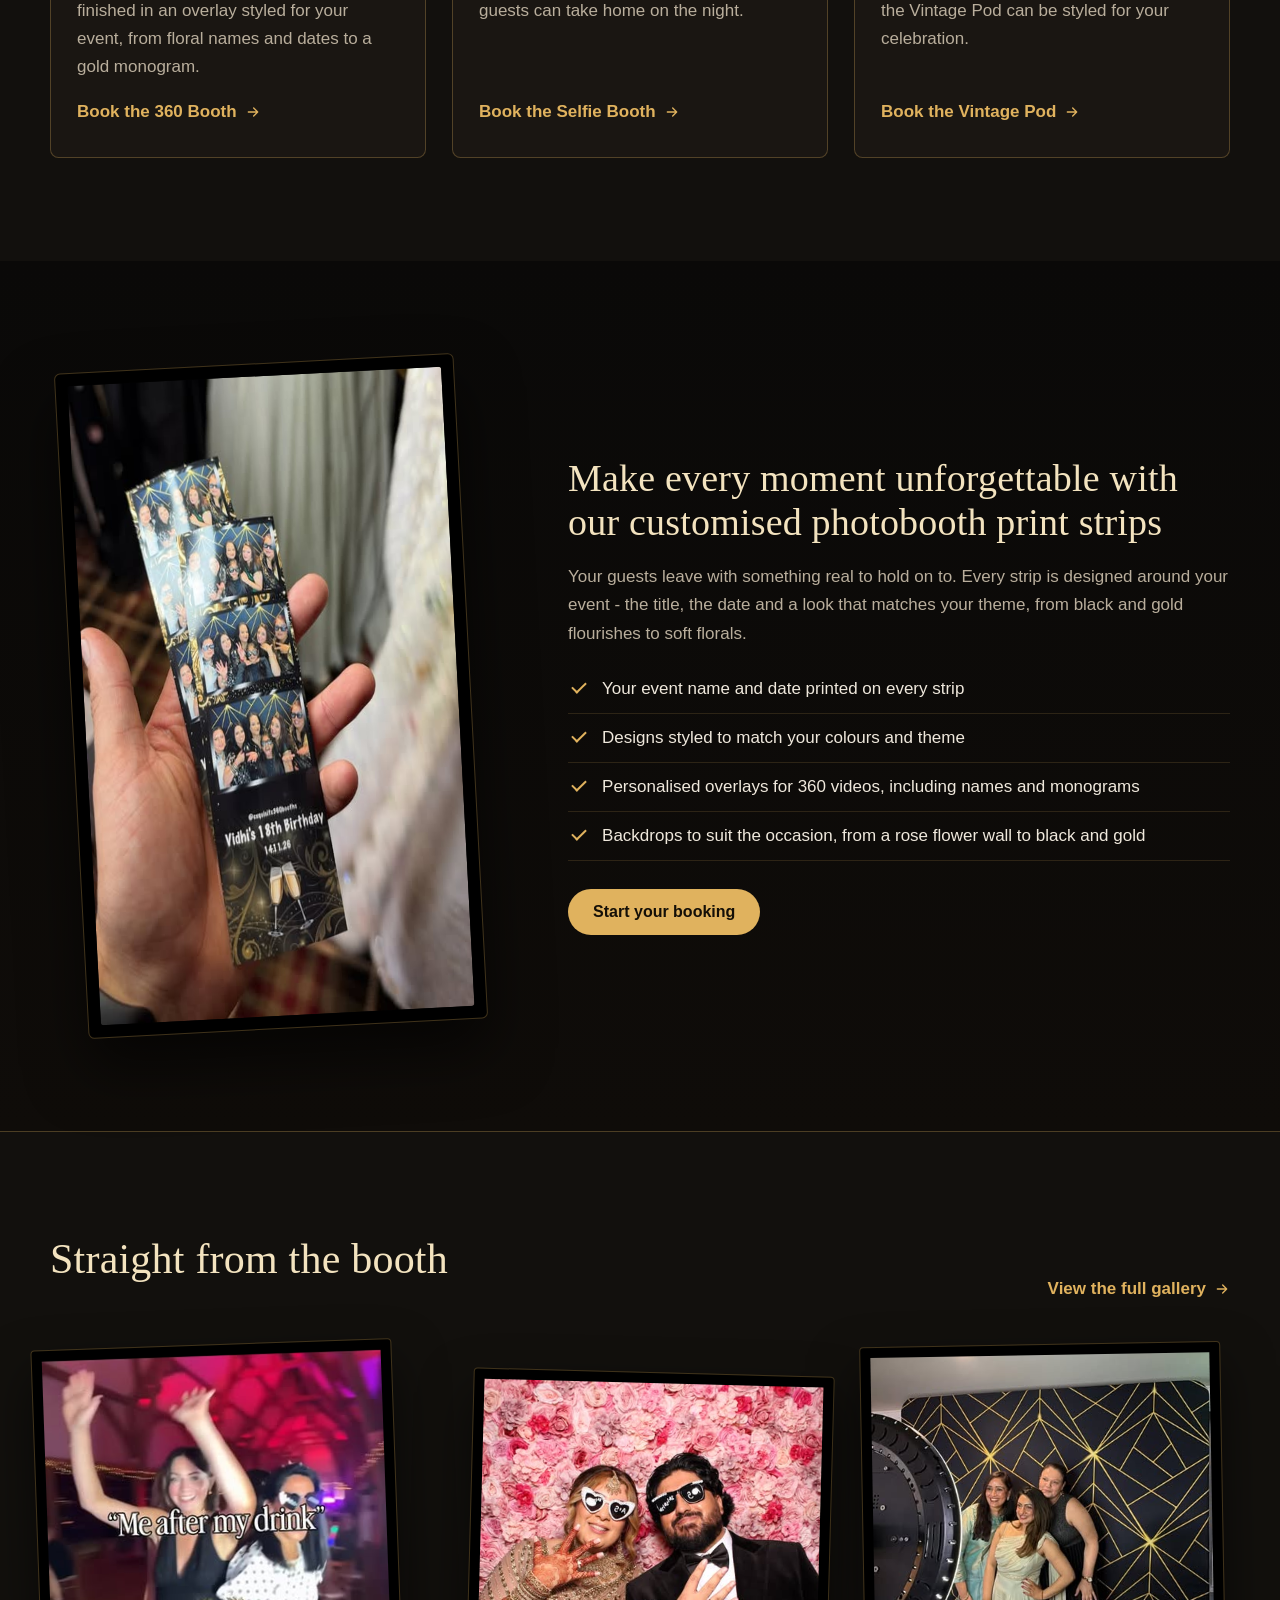
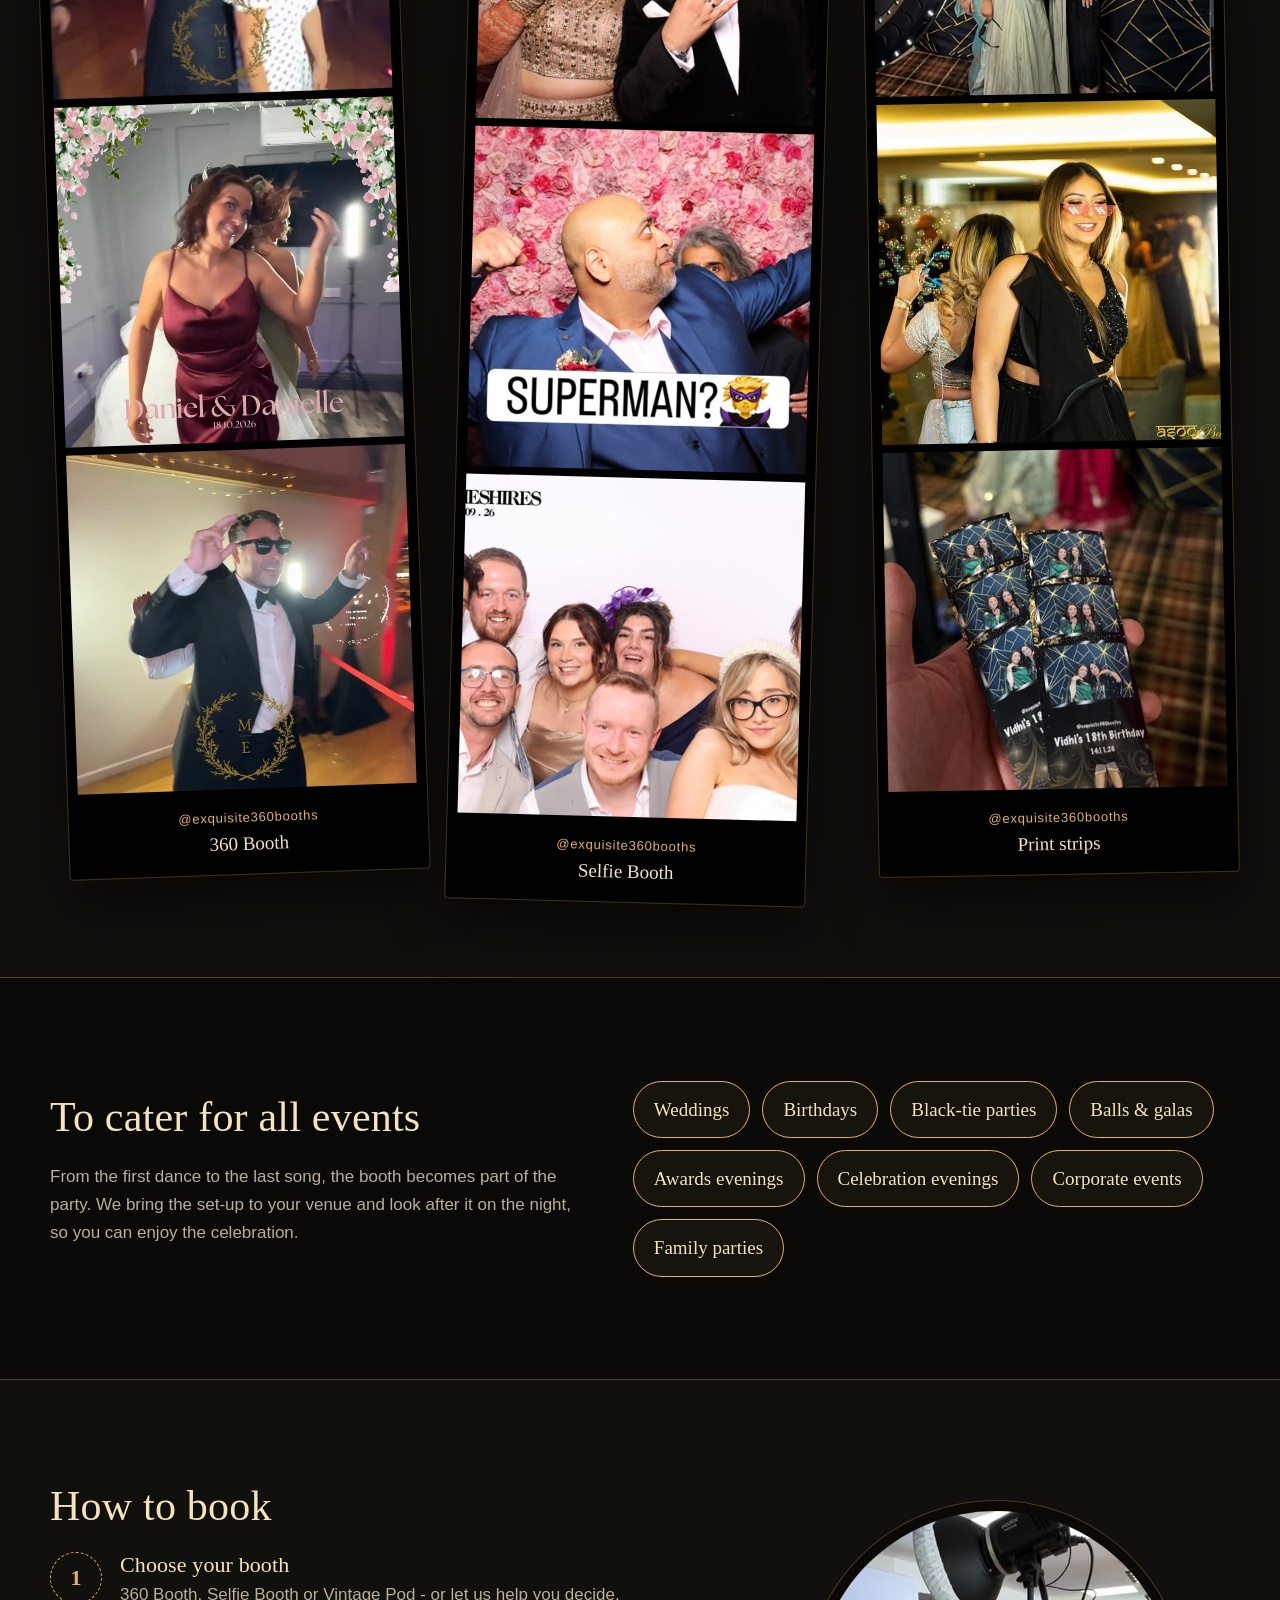
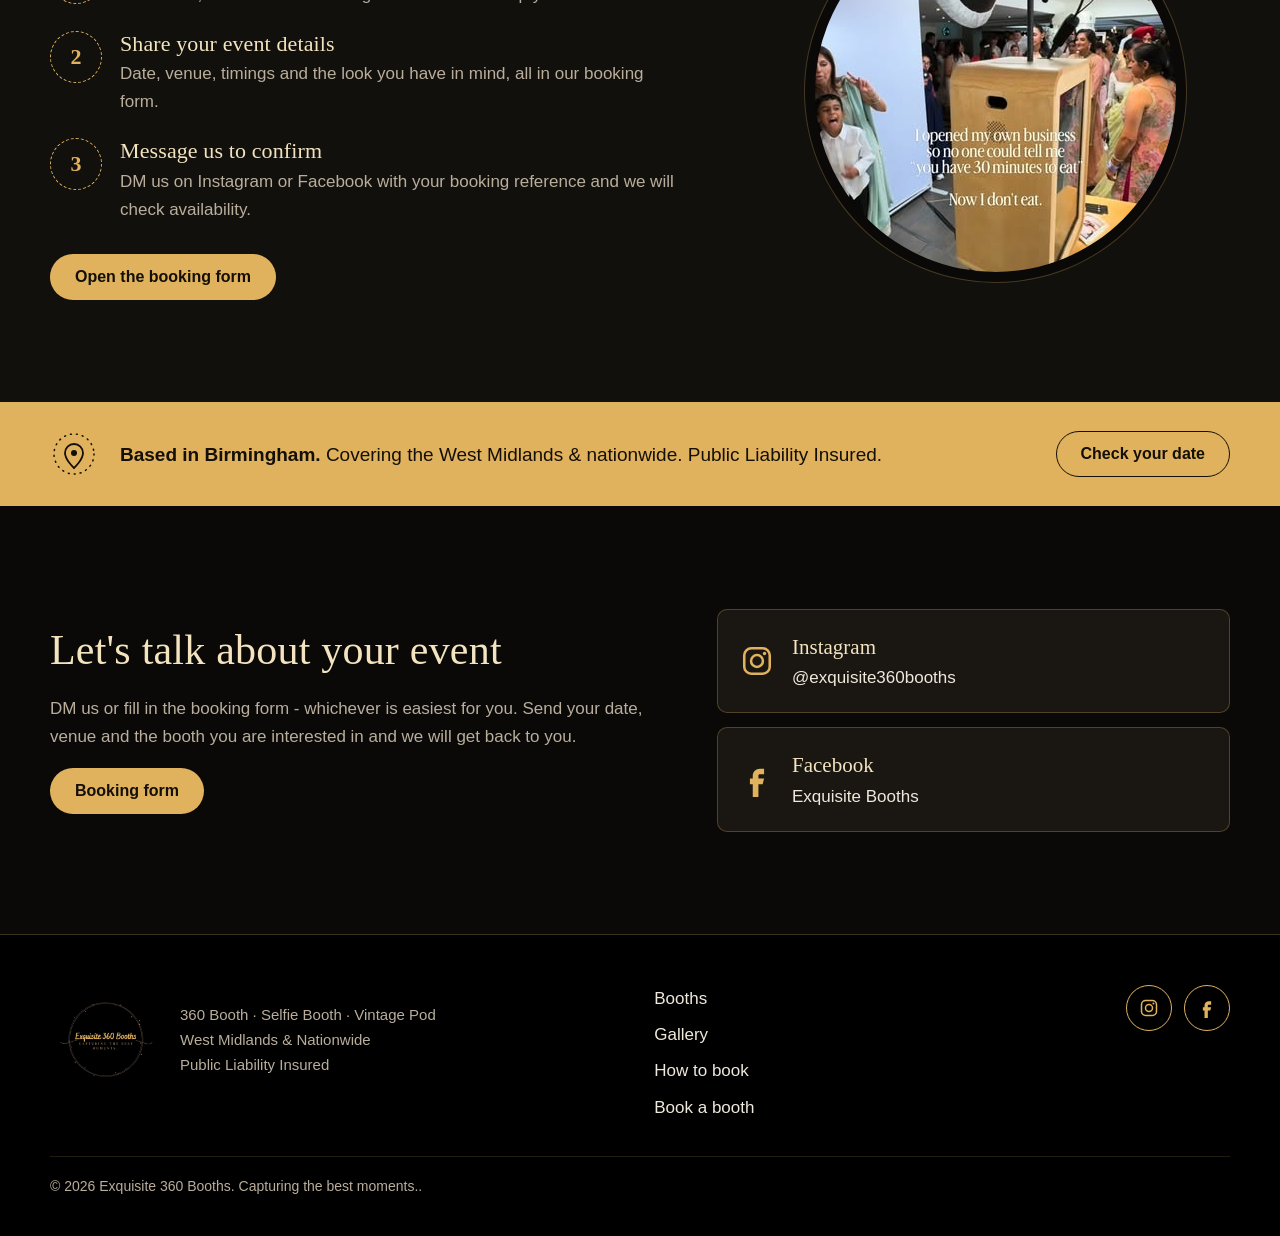
==== commit 36023506: "Update Exquisite 360 Booths website" ====
--- a/index.html
+++ b/index.html
@@ -159,7 +159,7 @@
         <a class="text-link" href="gallery.html">View the full gallery
           <svg aria-hidden="true" viewBox="0 0 24 24" width="16" height="16"><path d="M5 12h13M13 6l6 6-6 6" fill="none" stroke="currentColor" stroke-width="2" stroke-linecap="round" stroke-linejoin="round"/></svg></a>
       </div>
-      <div class="strip-row">
+      <div class="strip-row" role="region" aria-label="Photo strips from recent events" tabindex="0">
         <div class="photo-strip">
           <img src="source-instagram/assets/image-19.jpg" alt="Two guests dancing under pink uplighting with a gold laurel monogram" loading="lazy">
           <img src="source-instagram/assets/image-13.jpg" alt="A guest dancing in the 360 Booth at a wedding" loading="lazy">
@@ -179,6 +179,8 @@
           <p class="strip-foot">@exquisite360booths<span>Print strips</span></p>
         </div>
       </div>
+      <p class="swipe-hint" aria-hidden="true">Swipe for more
+        <svg viewBox="0 0 24 24"><path d="M5 12h13M13 6l6 6-6 6" fill="none" stroke="currentColor" stroke-width="2" stroke-linecap="round" stroke-linejoin="round"/></svg></p>
     </div>
   </section>
 
@@ -270,5 +272,5 @@
   <p class="copy wrap">&copy; <span data-year>2026</span> Exquisite 360 Booths. Capturing the best moments..</p>
 </footer>
 <script src="main.js"></script>
-</body>
+<!-- webspace-furnishing-demo-badge --><style>#wf-demo-badge{all:initial;position:fixed;right:14px;bottom:14px;z-index:2147483646;display:flex;align-items:center;gap:8px;padding:6px 12px 6px 6px;border-radius:999px;background:rgba(255,255,255,.94);border:1px solid rgba(16,46,102,.16);box-shadow:0 4px 16px rgba(10,30,70,.18);font:600 12px/1.2 system-ui,-apple-system,"Segoe UI",Roboto,Arial,sans-serif;color:#10244f;letter-spacing:0;pointer-events:none;-webkit-font-smoothing:antialiased}#wf-demo-badge img{all:initial;display:block;width:30px;height:30px}#wf-demo-badge span{all:initial;font:inherit;color:inherit;white-space:nowrap}@media (max-width:520px){#wf-demo-badge{right:10px;bottom:10px;padding:4px 10px 4px 4px;font-size:11px}#wf-demo-badge img{width:24px;height:24px}}@media print{#wf-demo-badge{display:none}}</style><div id="wf-demo-badge" role="note" aria-label="Demo powered by Webspace Furnishing"><img src="[data-uri]" alt="" width="30" height="30"><span>Demo powered by Webspace Furnishing</span></div></body>
 </html>
--- a/styles.css
+++ b/styles.css
@@ -14,11 +14,12 @@
   --radius:10px;
 }
 *,*::before,*::after{box-sizing:border-box}
-html{scroll-behavior:smooth;scroll-padding-top:100px}
-body{margin:0;background:var(--ink);color:var(--text);font-family:var(--sans);font-size:17px;line-height:1.65;-webkit-font-smoothing:antialiased}
+[hidden]{display:none!important}
+html{scroll-behavior:smooth;scroll-padding-top:100px;-webkit-text-size-adjust:100%;text-size-adjust:100%}
+body{margin:0;background:var(--ink);color:var(--text);font-family:var(--sans);font-size:17px;line-height:1.65;-webkit-font-smoothing:antialiased;overflow-x:clip;-webkit-tap-highlight-color:rgba(224,178,94,.2)}
 img{max-width:100%;display:block}
 a{color:var(--gold)}
-a:focus-visible,button:focus-visible,input:focus-visible,select:focus-visible,textarea:focus-visible{outline:2px solid var(--gold);outline-offset:3px}
+a:focus-visible,button:focus-visible,input:focus-visible,select:focus-visible,textarea:focus-visible,.strip-row:focus-visible{outline:2px solid var(--gold);outline-offset:3px}
 h1,h2,h3{font-family:var(--serif);font-weight:400;color:var(--champ);line-height:1.15;margin:0 0 .5em;letter-spacing:.005em}
 h1{font-size:clamp(34px,4.6vw,58px)}
 h2{font-size:clamp(28px,3.4vw,42px)}
@@ -60,7 +61,7 @@
 .hero-actions{display:flex;flex-wrap:wrap;gap:12px;margin:26px 0 30px}
 .trust{list-style:none;margin:0;padding:0;display:flex;flex-wrap:wrap;gap:10px}
 .trust li{display:inline-flex;align-items:center;gap:8px;font-size:14px;padding:8px 14px;border:1px solid var(--line);border-radius:999px;background:var(--coal)}
-.trust svg{width:18px;height:18px;color:var(--gold)}
+.trust svg{width:18px;height:18px;color:var(--gold);flex:none}
 .hero-orbit{display:flex;justify-content:center}
 .orbit{position:relative;width:min(500px,100%);aspect-ratio:1}
 .orbit img{position:absolute;inset:10%;width:80%;height:80%;border-radius:50%;object-fit:cover;object-position:50% 35%}
@@ -107,6 +108,8 @@
 .photo-strip img{aspect-ratio:1;object-fit:cover;width:100%;margin-bottom:8px}
 .strip-foot{margin:0;padding:10px 4px 14px;text-align:center;font-size:13px;color:var(--gold);letter-spacing:.06em}
 .strip-foot span{display:block;font-family:var(--serif);font-size:19px;color:var(--champ);letter-spacing:0}
+.swipe-hint{display:none;align-items:center;justify-content:center;gap:8px;margin:4px 0 0;font-size:13px;letter-spacing:.08em;text-transform:uppercase;color:var(--gold)}
+.swipe-hint svg{width:18px;height:18px;flex:none}
 
 /* Events */
 .events-grid{display:grid;grid-template-columns:minmax(0,1fr) minmax(0,1.1fr);gap:40px;align-items:center}
@@ -129,7 +132,7 @@
 .coverage{background:var(--gold);color:#140f07}
 .coverage-inner{display:flex;align-items:center;gap:22px;padding:28px 0;flex-wrap:wrap}
 .coverage-inner p{margin:0;flex:1;min-width:240px;font-size:19px}
-.coverage-icon{width:48px;height:48px;color:#140f07}
+.coverage-icon{width:48px;height:48px;color:#140f07;flex:none}
 .coverage .btn-line{color:#140f07;border-color:#140f07}
 .coverage .btn-line:hover{background:rgba(0,0,0,.08)}
 
@@ -141,7 +144,7 @@
 .social-card{display:flex;align-items:center;gap:18px;padding:20px 22px;border:1px solid var(--line);border-radius:var(--radius);background:var(--panel);text-decoration:none;color:var(--text);transition:border-color .2s,background .2s}
 .social-card:hover{border-color:var(--gold);background:var(--panel-2)}
 .social-card svg{width:34px;height:34px;color:var(--gold);flex:none}
-.social-card span{display:flex;flex-direction:column}
+.social-card span{display:flex;flex-direction:column;min-width:0;overflow-wrap:anywhere}
 .social-card strong{font-family:var(--serif);font-weight:400;font-size:21px;color:var(--champ)}
 .icon-btn svg{flex:none}
 
@@ -187,7 +190,7 @@
 .booking-aside{position:sticky;top:110px;display:grid;gap:18px}
 .progress{list-style:none;padding:0;margin:0;display:grid;gap:6px}
 .progress li{display:flex;align-items:center;gap:12px;padding:10px 12px;border-radius:999px;color:var(--muted)}
-.progress li span{width:32px;height:32px;border-radius:50%;border:1px solid var(--line);display:grid;place-items:center;font:600 15px var(--serif)}
+.progress li span{width:32px;height:32px;border-radius:50%;border:1px solid var(--line);display:grid;place-items:center;font:600 15px var(--serif);flex:none}
 .progress li.is-active{background:var(--panel);color:var(--champ)}
 .progress li.is-active span,.progress li.is-done span{background:var(--gold);border-color:var(--gold);color:#140f07}
 .aside-note{display:flex;align-items:flex-start;gap:14px;padding:20px 20px 22px;border:1px solid var(--line);border-radius:var(--radius);background:var(--coal);font-size:14px;line-height:1.7;color:var(--muted)}
@@ -213,7 +216,7 @@
 .field-row{display:grid;grid-template-columns:repeat(2,minmax(0,1fr));gap:16px}
 .field{display:flex;flex-direction:column;gap:6px;margin-bottom:18px}
 .field label,.checks legend{font-size:15px;color:var(--champ);font-weight:600}
-input[type=text],input[type=email],input[type=tel],input[type=number],input[type=date],input[type=time],select,textarea{width:100%;padding:13px 14px;border-radius:8px;border:1px solid var(--line);background:#0e0c0a;color:var(--text);font:16px var(--sans);color-scheme:dark}
+input[type=text],input[type=email],input[type=tel],input[type=number],input[type=date],input[type=time],select,textarea{width:100%;min-height:48px;padding:13px 14px;border-radius:8px;border:1px solid var(--line);background:#0e0c0a;color:var(--text);font:16px var(--sans);color-scheme:dark}
 input:focus,select:focus,textarea:focus{border-color:var(--gold)}
 input[aria-invalid="true"],select[aria-invalid="true"]{border-color:#e88a7a}
 textarea{resize:vertical}
@@ -236,7 +239,7 @@
 .ref{color:var(--gold);font-size:20px;letter-spacing:.06em}
 .copy-status{min-height:1.4em;color:var(--gold);font-size:14px;margin:10px 0 0}
 
-/* Responsive */
+/* Responsive: tablet */
 @media (max-width:960px){
   .hero-grid,.feature-grid,.how-grid,.contact-grid,.events-grid{grid-template-columns:1fr}
   .hero-orbit{order:-1}
@@ -249,24 +252,146 @@
   .aside-note{display:none}
   .footer-grid{grid-template-columns:1fr}
 }
+
+/* Responsive: phones */
 @media (max-width:680px){
-  body{font-size:16px}
-  .header-inner{justify-content:center}
-  .main-nav{justify-content:center;border-radius:16px}
-  .main-nav a{padding:7px 11px;font-size:14px}
-  .booth-grid{grid-template-columns:1fr}
-  .strip-row{grid-template-columns:1fr;max-width:340px;margin:0 auto}
-  .photo-strip:nth-child(2){transform:rotate(1.5deg)}
-  .booth-options,.field-row{grid-template-columns:1fr}
-  .orbit-badge{width:60px;height:60px;font-size:18px}
-  .summary{grid-template-columns:1fr}
-  .summary dt{border-bottom:0;padding-bottom:4px}
-  .lightbox{padding:70px 8px 20px}
+  html{scroll-padding-top:16px}
+  body{font-size:16px;line-height:1.6}
+  .wrap{width:min(1180px,100% - 32px)}
+  h1{font-size:clamp(28px,8vw,36px)}
+  h2{font-size:clamp(25px,7vw,32px)}
+  h3{font-size:22px}
+  .lead{font-size:17px}
+  .btn{min-height:48px;justify-content:center;padding:12px 22px}
+
+  /* Header: not pinned, compact brand, tidy tap-friendly link grid */
+  .site-header{position:relative;backdrop-filter:none;background:var(--ink)}
+  .header-inner{flex-direction:column;align-items:stretch;gap:12px;padding:12px 0 14px}
+  .brand{justify-content:center;gap:10px}
+  .brand img{width:44px;height:44px}
+  .brand-text strong{font-size:19px}
+  .brand-text small{font-size:10px}
+  .main-nav{display:grid;grid-template-columns:repeat(3,minmax(0,1fr));gap:6px;border-radius:14px;padding:6px}
+  .main-nav a{display:flex;align-items:center;justify-content:center;min-height:44px;padding:6px 4px;font-size:14px;line-height:1.2;text-align:center;border-radius:10px}
+
+  /* Hero */
+  .hero{padding:22px 0 46px}
+  .hero-grid{gap:20px}
+  .hero-copy{text-align:center}
+  .hero-kicker{font-size:13px;letter-spacing:.04em;margin-bottom:10px}
+  .hero .lead{margin-inline:auto}
+  .hero-actions{flex-direction:column;align-items:stretch;margin:22px 0}
+  .trust{justify-content:center;gap:8px}
+  .trust li{font-size:13px;padding:7px 12px}
+  .orbit{width:min(300px,78vw)}
+  .orbit-badge{width:58px;height:58px;font-size:17px}
+
+  /* Sections */
+  .section{padding:52px 0}
+  .section-head{margin-bottom:26px}
+  .section-head.split{align-items:flex-start;gap:8px}
+
+  /* Booths */
+  .booth-grid{grid-template-columns:1fr;gap:20px}
+  .booth-media{aspect-ratio:5/4}
+  .booth-body{padding:20px 20px 24px}
+  .booth-body .text-link{min-height:44px}
+
+  /* Print strips feature */
+  .feature-grid{gap:30px}
+  .tilted-photo{max-width:260px;padding:8px;transform:rotate(-2deg);box-shadow:0 18px 36px rgba(0,0,0,.55)}
+  .tick-list li{font-size:15px;padding:9px 0 9px 32px}
+  .tick-list li::before{top:15px}
+  .feature-copy .btn{width:100%}
+
+  /* Photo strips: swipeable row instead of a long stack */
+  .strip-row{display:flex;gap:16px;overflow-x:auto;scroll-snap-type:x mandatory;margin:0 -16px;padding:6px 16px 22px;-webkit-overflow-scrolling:touch;scrollbar-width:thin;scrollbar-color:var(--gold-deep) transparent}
+  .strip-row .photo-strip,.strip-row .photo-strip:nth-child(n){flex:0 0 66%;max-width:260px;scroll-snap-align:center;transform:none;box-shadow:0 12px 26px rgba(0,0,0,.5);padding:8px 8px 0}
+  .photo-strip img{margin-bottom:6px}
+  .strip-foot{font-size:12px;padding:8px 4px 12px}
+  .strip-foot span{font-size:17px}
+  .swipe-hint{display:flex}
+
+  /* Events */
+  .events-grid{gap:22px}
+  .event-chips{gap:8px}
+  .event-chips li{font-size:16px;padding:8px 15px}
+
+  /* How to book */
+  .steps{gap:18px}
+  .steps li{grid-template-columns:44px 1fr;gap:14px}
+  .step-no{width:44px;height:44px;font-size:19px}
+  .steps h3{font-size:20px}
+  .how-copy .btn{width:100%}
+  .how-photo{max-width:260px;padding:8px}
+
+  /* Coverage */
+  .coverage-inner{flex-direction:column;text-align:center;gap:14px;padding:26px 0}
+  .coverage-inner p{min-width:0;font-size:17px}
+  .coverage-icon{width:40px;height:40px}
+  .coverage .btn{width:100%}
+
+  /* Contact */
+  .contact-grid{gap:26px}
+  .contact-actions{flex-direction:column;align-items:stretch}
+  .social-card{padding:16px 18px;gap:14px}
+  .social-card svg{width:30px;height:30px}
+  .social-card strong{font-size:19px}
+
+  /* Footer */
+  .site-footer{padding:36px 0 20px}
+  .footer-grid{gap:22px;justify-items:center;text-align:center}
+  .footer-brand{flex-direction:column;align-items:center;gap:14px}
+  .footer-brand img{width:88px;height:88px}
+  .footer-nav{flex-direction:row;flex-wrap:wrap;justify-content:center;gap:2px 18px}
+  .footer-nav a{display:inline-flex;align-items:center;min-height:44px;padding:0 4px}
+  .footer-social{justify-content:center}
+  .copy{margin-top:22px;text-align:center;font-size:13px}
+
+  /* Inner page intros and gallery */
+  .page-intro{padding:28px 0 4px}
+  .gallery-page{padding-top:18px}
+  .masonry{columns:2;column-gap:10px}
+  .g-item{margin-bottom:10px;border-radius:5px}
+  .g-cap{font-size:14px;padding:7px 10px;line-height:1.3}
+  .gallery-cta{margin-top:28px}
+  .lightbox{padding:70px 8px 84px}
+  .lb-figure img{max-height:68vh}
   .lb-prev,.lb-next{position:absolute;bottom:18px}
   .lb-prev{left:calc(50% - 60px)}
   .lb-next{right:calc(50% - 60px)}
-  .footer-brand{flex-direction:column;align-items:flex-start}
-}
+
+  /* Booking */
+  .booking{padding-top:18px}
+  .booking-grid{gap:18px}
+  .progress{gap:4px}
+  .progress li{font-size:12px;padding:8px 2px;line-height:1.25}
+  .progress li span{width:28px;height:28px;font-size:14px}
+  .booking-panel{padding:20px 16px;border-radius:14px}
+  .step>legend{font-size:24px;margin-bottom:16px}
+  .booth-options{grid-template-columns:1fr;gap:10px;margin-bottom:20px}
+  .booth-option{padding:10px;gap:12px}
+  .opt-media{width:56px;height:56px}
+  .opt-text strong{font-size:18px}
+  .opt-text small{font-size:13px}
+  .field-row{grid-template-columns:1fr;gap:0}
+  .field{margin-bottom:16px}
+  .checks label{min-height:32px}
+  .form-nav{flex-wrap:nowrap;margin-top:22px;padding-top:18px}
+  .form-nav .btn{flex:1 1 0;padding-inline:14px}
+  .summary{grid-template-columns:1fr}
+  .summary dt{border-bottom:0;padding-bottom:4px}
+  .summary dd{padding-top:0}
+  .confirmation .contact-actions{flex-direction:column;align-items:stretch}
+}
+
+@media (max-width:370px){
+  .main-nav a{font-size:13px}
+  .brand-text small{letter-spacing:.12em}
+  .strip-row .photo-strip,.strip-row .photo-strip:nth-child(n){flex-basis:76%}
+  .progress li{font-size:11px}
+}
+
 @media (prefers-reduced-motion:reduce){
   html{scroll-behavior:auto}
   .spin{animation:none}
